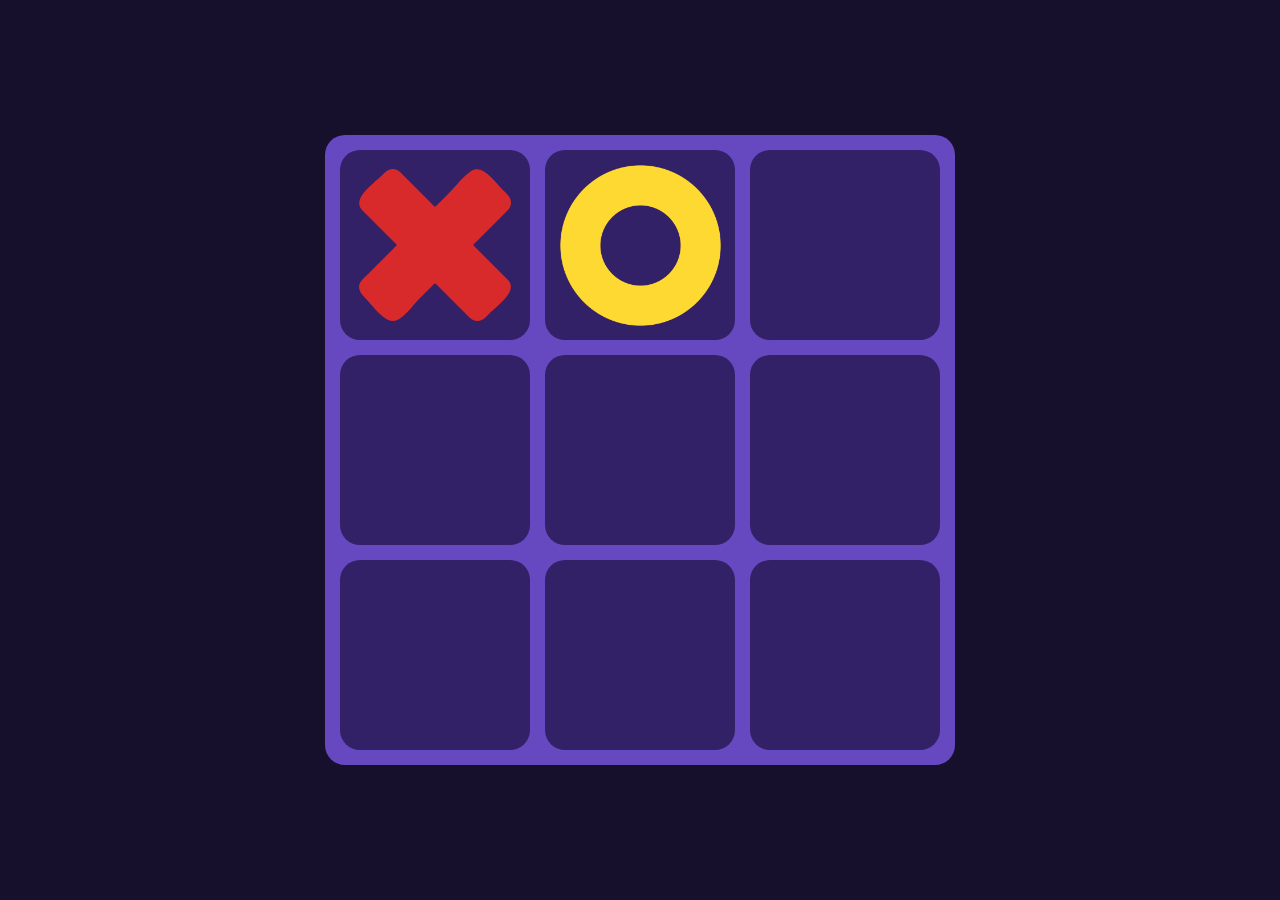
==== index.html @ 91398313 "saving changes in case of my computer dies overnight" ====
<!DOCTYPE html>
<html lang="en">
  <head>
    <meta charset="UTF-8" />
    <meta http-equiv="X-UA-Compatible" content="IE=edge" />
    <meta name="viewport" content="width=device-width, initial-scale=1.0" />
    <link rel="stylesheet" href="style.css" />
    <script src="script.js" defer></script>
    <title>Tic Tac Toe</title>
  </head>
  <body>
    <div class="container">
      <div class="grid-cell" data-spot="1">
        <img src="images/x.png" class="x-marker" />
      </div>
      <div class="grid-cell" data-spot="2">
        <img src="images/circle.png" class="circle-marker" />
      </div>
      <div class="grid-cell" data-spot="3"></div>
      <div class="grid-cell" data-spot="4"></div>
      <div class="grid-cell" data-spot="5"></div>
      <div class="grid-cell" data-spot="6"></div>
      <div class="grid-cell" data-spot="7"></div>
      <div class="grid-cell" data-spot="8"></div>
      <div class="grid-cell" data-spot="9"></div>
    </div>
  </body>
</html>
---- style.css ----
* {
  margin: 0;
}

:root {
  --clr-violet-light: #6649c1;
  --clr-violet-dark: #332167;
  /* --clr-yellow: #ffcf31; */
}

body {
  height: 100vh;
  width: 100vw;
  display: flex;
  align-items: center;
  justify-content: center;
  background: rgb(22, 16, 45);
}

.container {
  height: 70vw;
  width: 70vw;
  max-width: 600px;
  max-height: 600px;
  background-color: var(--clr-violet-light);
  display: grid;
  grid-template-columns: repeat(3, 1fr);
  grid-template-rows: repeat(3, 1fr);
  gap: 15px;
  padding: 15px;
  border-radius: 20px;
}

.grid-cell {
  background-color: var(--clr-violet-dark);
  display: flex;
  align-items: center;
  justify-content: center;
  border-radius: 20px;
  transition: all 0.2s;
  cursor: pointer;
}

.grid-cell:hover {
  transform: scale(1.05);
}

.x-marker {
  height: 80%;
  width: 80%;
}

.circle-marker {
  width: 90%;
  height: 90%;
}
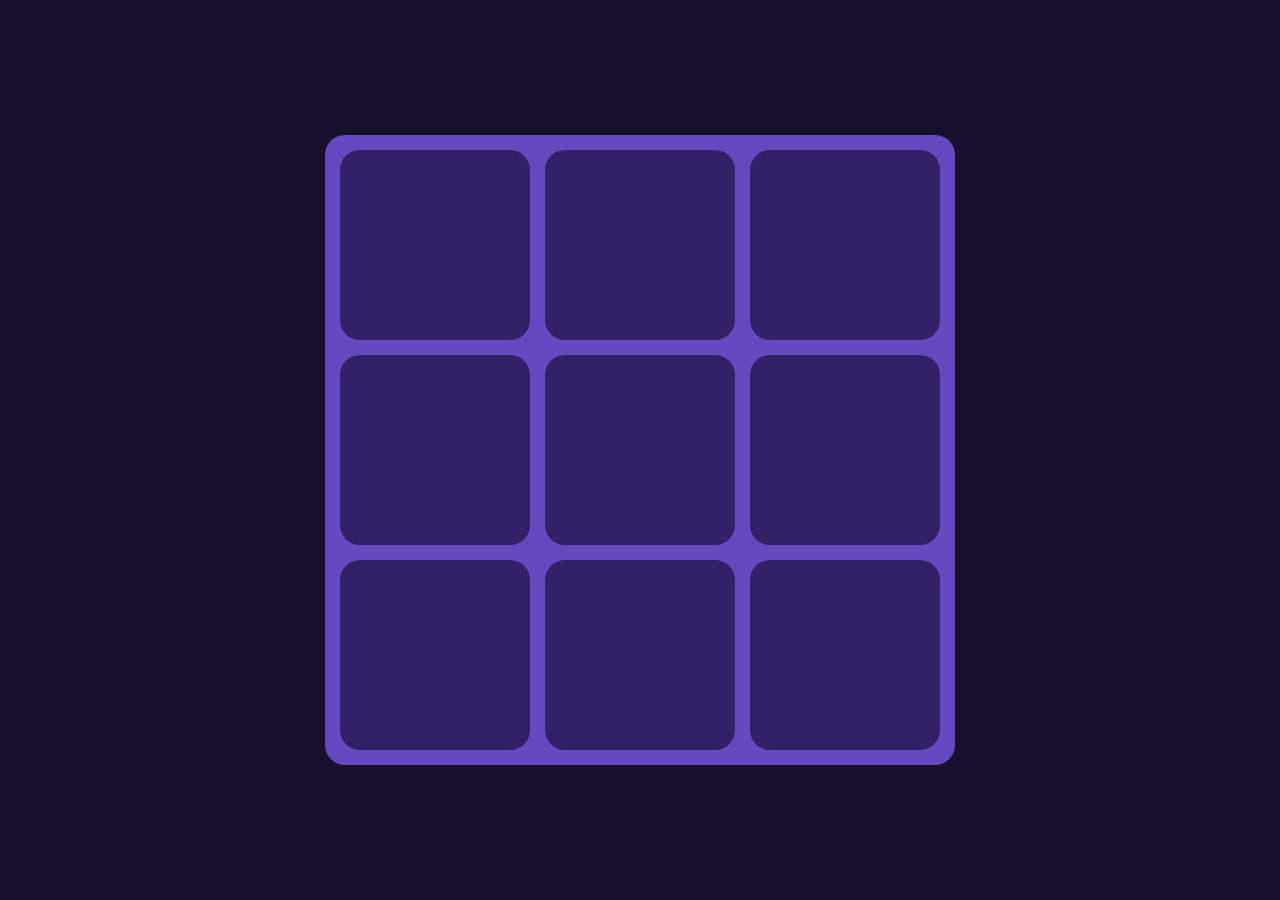
==== commit 9537aa6b: "make home page and main calculating functions" ====
--- a/index.html
+++ b/index.html
@@ -10,12 +10,8 @@
   </head>
   <body>
     <div class="container">
-      <div class="grid-cell" data-spot="1">
-        <img src="images/x.png" class="x-marker" />
-      </div>
-      <div class="grid-cell" data-spot="2">
-        <img src="images/circle.png" class="circle-marker" />
-      </div>
+      <div class="grid-cell" data-spot="1"></div>
+      <div class="grid-cell" data-spot="2"></div>
       <div class="grid-cell" data-spot="3"></div>
       <div class="grid-cell" data-spot="4"></div>
       <div class="grid-cell" data-spot="5"></div>
--- a/style.css
+++ b/style.css
@@ -5,7 +5,6 @@
 :root {
   --clr-violet-light: #6649c1;
   --clr-violet-dark: #332167;
-  /* --clr-yellow: #ffcf31; */
 }
 
 body {
@@ -39,10 +38,16 @@
   border-radius: 20px;
   transition: all 0.2s;
   cursor: pointer;
+  user-select: none;
 }
 
 .grid-cell:hover {
   transform: scale(1.05);
+}
+
+.x-marker,
+.circle-marker {
+  pointer-events: none;
 }
 
 .x-marker {
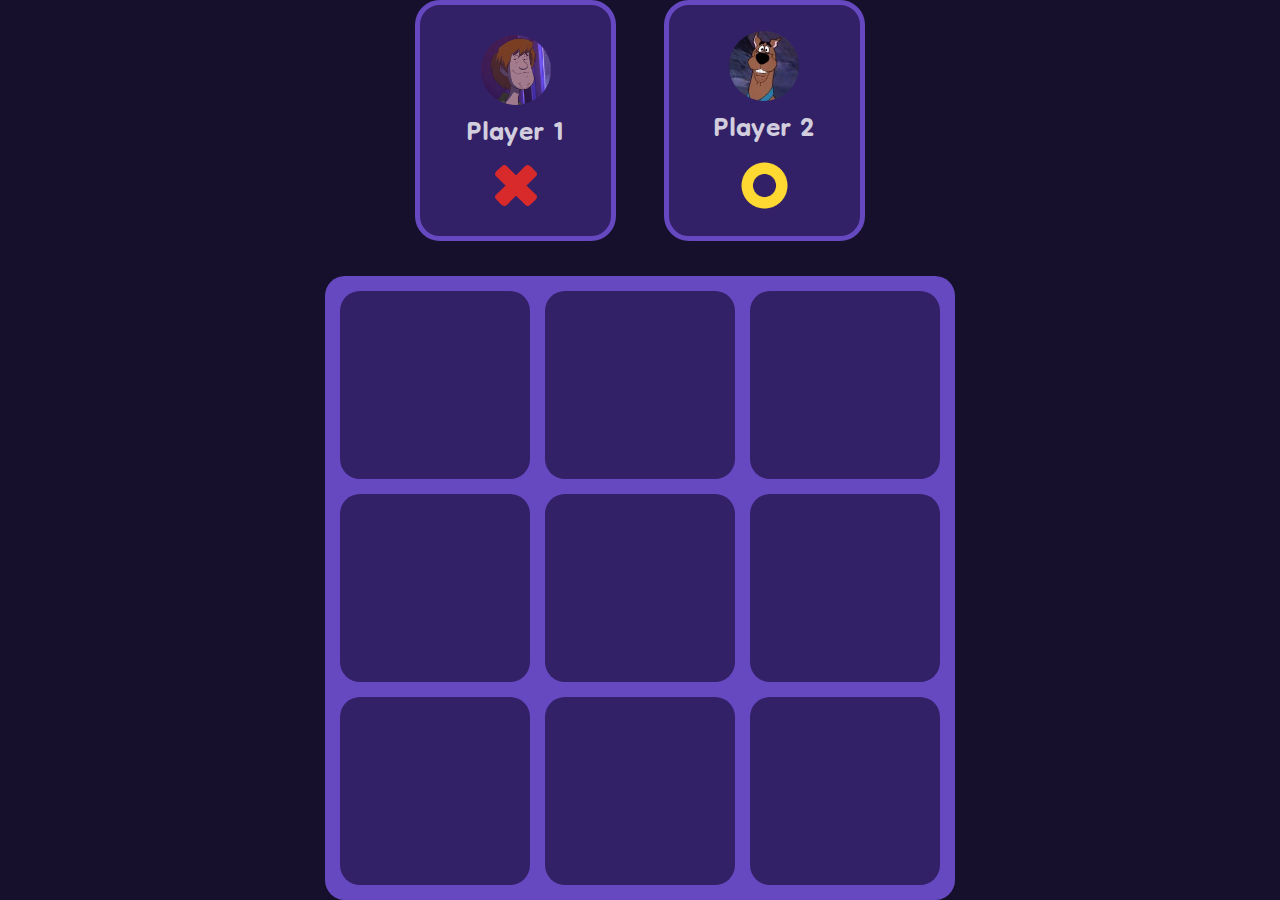
==== commit c354d06d: "added animations" ====
--- a/index.html
+++ b/index.html
@@ -9,6 +9,18 @@
     <title>Tic Tac Toe</title>
   </head>
   <body>
+    <div class="players">
+      <div class="player">
+        <img class="profile-picture" src="images/shaggy.jpg" />
+        <p class="player-name">Player 1</p>
+        <img class="x-icon" src="images/x.png" />
+      </div>
+      <div class="player">
+        <img class="profile-picture" src="images/scooby.jpeg" />
+        <p class="player-name">Player 2</p>
+        <img class="circle-icon" src="images/circle.png" />
+      </div>
+    </div>
     <div class="container">
       <div class="grid-cell" data-spot="1"></div>
       <div class="grid-cell" data-spot="2"></div>
--- a/style.css
+++ b/style.css
@@ -1,3 +1,5 @@
+@import url("https://fonts.googleapis.com/css2?family=Dongle:wght@700&display=swap");
+
 * {
   margin: 0;
 }
@@ -11,9 +13,11 @@
   height: 100vh;
   width: 100vw;
   display: flex;
+  flex-direction: column;
   align-items: center;
   justify-content: center;
   background: rgb(22, 16, 45);
+  font-family: "Dongle", sans-serif;
 }
 
 .container {
@@ -42,7 +46,7 @@
 }
 
 .grid-cell:hover {
-  transform: scale(1.05);
+  transform: scale(0.95);
 }
 
 .x-marker,
@@ -59,3 +63,50 @@
   width: 90%;
   height: 90%;
 }
+
+.players {
+  display: flex;
+  justify-content: space-between;
+  width: min(60vw, 450px);
+  margin-bottom: min(5vw, 35px);
+}
+
+.player {
+  height: min(25vw, 180px);
+  width: min(20vw, 140px);
+  background-color: var(--clr-violet-dark);
+  display: flex;
+  flex-direction: column;
+  align-items: center;
+  justify-content: center;
+  font-size: 2.6rem;
+  font-weight: bold;
+  color: rgba(255, 255, 255, 0.801);
+  padding: min(2vw, 60px);
+  border-radius: 25px;
+  border: 5px solid var(--clr-violet-light);
+}
+
+.player:hover {
+  border: 5px solid yellowgreen;
+}
+
+.circle-icon {
+  width: 35%;
+}
+
+.x-icon {
+  width: 30%;
+}
+
+.profile-picture {
+  width: 50%;
+  border-radius: 50%;
+}
+
+@media only screen and (max-width: 450px) {
+  .container {
+    gap: 10px;
+    padding: 10px;
+  }
+}
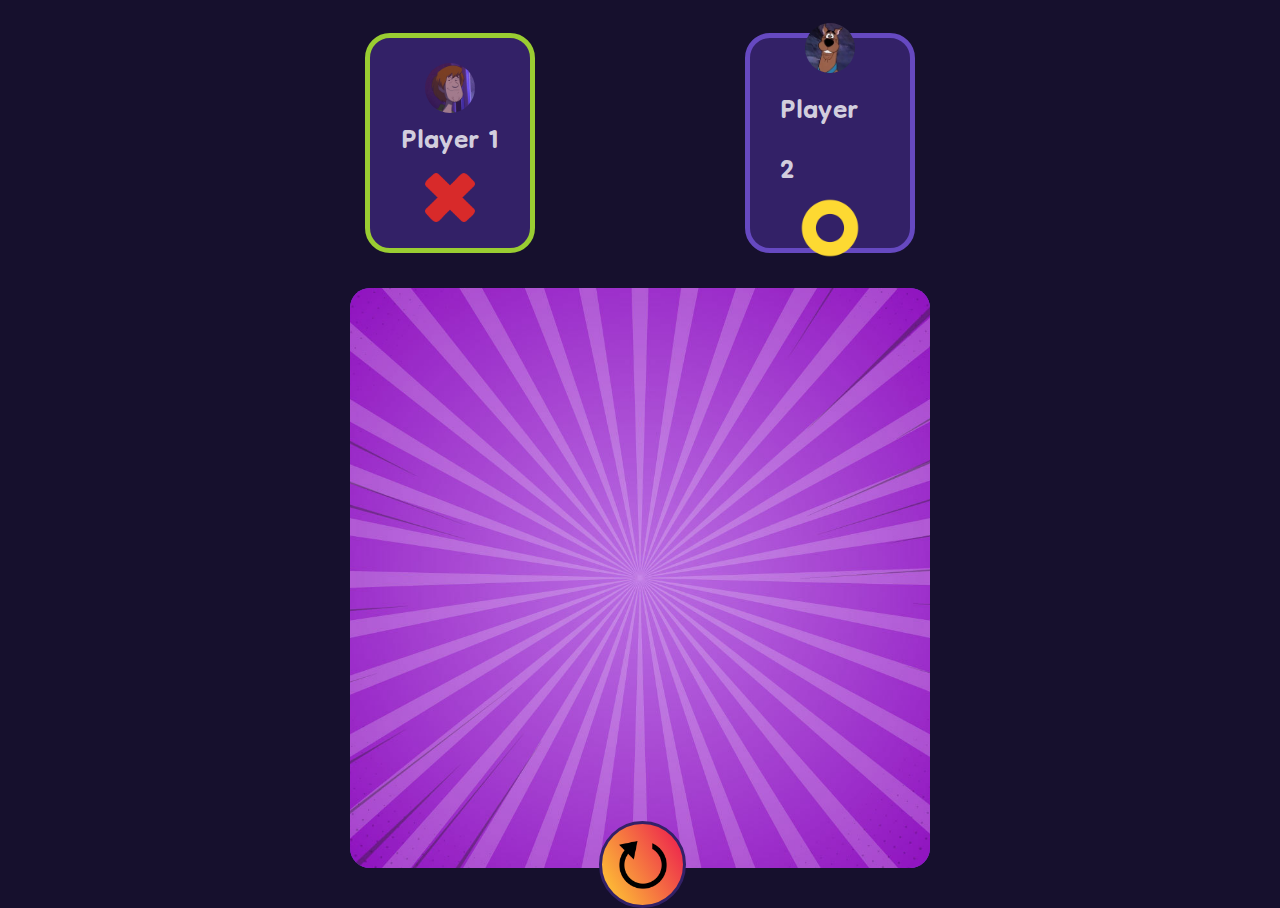
==== commit 51a07deb: "saving styles in case of my computer dies overnight" ====
--- a/index.html
+++ b/index.html
@@ -10,18 +10,31 @@
   </head>
   <body>
     <div class="players">
-      <div class="player">
-        <img class="profile-picture" src="images/shaggy.jpg" />
+      <div class="player highlight-current-player">
+        <img
+          class="profile-picture"
+          src="images/shaggy.jpg"
+          draggable="false"
+        />
         <p class="player-name">Player 1</p>
-        <img class="x-icon" src="images/x.png" />
+        <img class="x-icon" src="images/x.png" draggable="false" />
       </div>
-      <div class="player">
-        <img class="profile-picture" src="images/scooby.jpeg" />
+      <div class="player player--scooby">
+        <img
+          class="profile-picture"
+          src="images/scooby.jpeg"
+          draggable="false"
+        />
         <p class="player-name">Player 2</p>
-        <img class="circle-icon" src="images/circle.png" />
+        <img class="circle-icon" src="images/circle.png" draggable="false" />
       </div>
     </div>
     <div class="container">
+      <div class="overlay">
+        <button class="restart-btn">
+          <img src="images/restart-icon.png" class="restart-icon" />
+        </button>
+      </div>
       <div class="grid-cell" data-spot="1"></div>
       <div class="grid-cell" data-spot="2"></div>
       <div class="grid-cell" data-spot="3"></div>
--- a/style.css
+++ b/style.css
@@ -21,10 +21,10 @@
 }
 
 .container {
-  height: 70vw;
-  width: 70vw;
-  max-width: 600px;
-  max-height: 600px;
+  height: 60vw;
+  width: 60vw;
+  max-width: 550px;
+  max-height: 550px;
   background-color: var(--clr-violet-light);
   display: grid;
   grid-template-columns: repeat(3, 1fr);
@@ -32,6 +32,7 @@
   gap: 15px;
   padding: 15px;
   border-radius: 20px;
+  position: relative;
 }
 
 .grid-cell {
@@ -67,13 +68,13 @@
 .players {
   display: flex;
   justify-content: space-between;
-  width: min(60vw, 450px);
+  width: min(60vw, 550px);
   margin-bottom: min(5vw, 35px);
 }
 
 .player {
-  height: min(25vw, 180px);
-  width: min(20vw, 140px);
+  height: 150px;
+  width: 100px;
   background-color: var(--clr-violet-dark);
   display: flex;
   flex-direction: column;
@@ -82,21 +83,29 @@
   font-size: 2.6rem;
   font-weight: bold;
   color: rgba(255, 255, 255, 0.801);
-  padding: min(2vw, 60px);
+  padding: 30px;
   border-radius: 25px;
   border: 5px solid var(--clr-violet-light);
+  user-select: none;
+  transition: all 0.4s;
 }
 
-.player:hover {
-  border: 5px solid yellowgreen;
+.player--scooby > p {
+  margin-top: 10px;
+}
+
+.highlight-current-player {
+  border: 5px solid yellowgreen !important;
 }
 
 .circle-icon {
-  width: 35%;
+  width: 60%;
+  position: relative;
+  bottom: 5px;
 }
 
 .x-icon {
-  width: 30%;
+  width: 50%;
 }
 
 .profile-picture {
@@ -104,9 +113,59 @@
   border-radius: 50%;
 }
 
-@media only screen and (max-width: 450px) {
+.overlay {
+  position: absolute;
+  width: 100%;
+  height: 100%;
+  top: 0;
+  right: 0;
+  background-image: url("/images/game_score_background.jpg");
+  background-repeat: no-repeat;
+  background-size: cover;
+  background-position: center;
+  border-radius: inherit;
+}
+
+.restart-btn {
+  position: absolute;
+  text-align: center;
+  text-justify: center;
+  bottom: -40px;
+  left: 43%;
+  width: 15%;
+  height: 15%;
+  border: none;
+  border-radius: 50%;
+  background-image: linear-gradient(
+    240deg,
+    rgba(235, 21, 80, 1) 0%,
+    rgba(255, 208, 50, 1) 100%
+  );
+  cursor: pointer;
+  border: 3px solid var(--clr-violet-dark);
+}
+
+.restart-icon {
+  width: 70%;
+  margin-top: 5px;
+  transition: all 0.4s;
+}
+
+.restart-icon:hover {
+  transform: rotate(360deg);
+}
+
+@media only screen and (max-width: 650px) {
   .container {
-    gap: 10px;
+    gap: 8px;
+    padding: 8px;
+  }
+  .player {
+    font-size: 1.6rem;
     padding: 10px;
   }
+
+  .restart-btn {
+    bottom: -20px;
+  }
 }
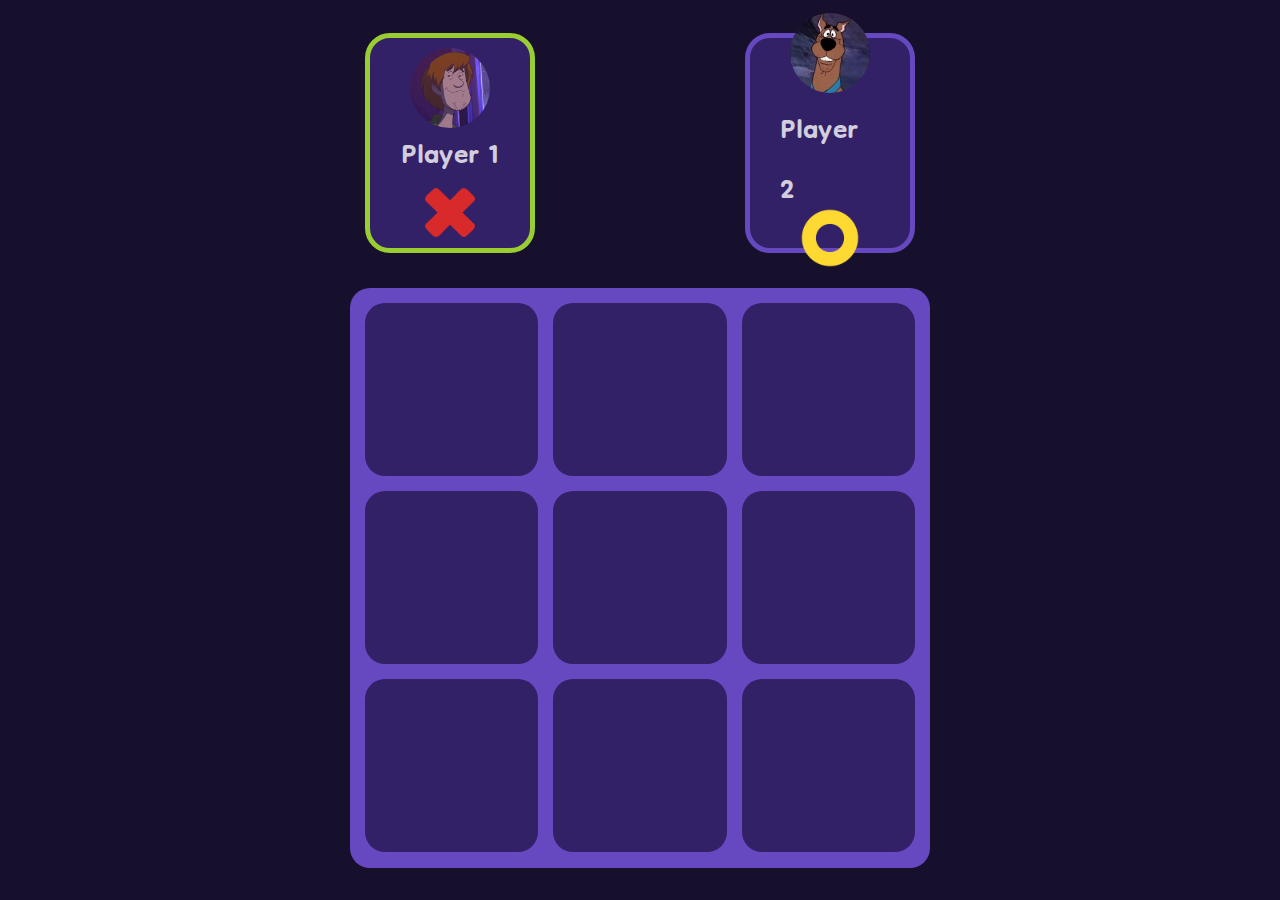
==== commit 6ca0a5a2: "finish local multiplayer" ====
--- a/index.html
+++ b/index.html
@@ -31,6 +31,8 @@
     </div>
     <div class="container">
       <div class="overlay">
+        <img class="game-end-image" draggable="false" />
+        <p class="game-results"></p>
         <button class="restart-btn">
           <img src="images/restart-icon.png" class="restart-icon" />
         </button>
--- a/style.css
+++ b/style.css
@@ -91,7 +91,8 @@
 }
 
 .player--scooby > p {
-  margin-top: 10px;
+  position: relative;
+  top: 10px;
 }
 
 .highlight-current-player {
@@ -109,11 +110,12 @@
 }
 
 .profile-picture {
-  width: 50%;
+  width: 80%;
   border-radius: 50%;
 }
 
 .overlay {
+  display: none;
   position: absolute;
   width: 100%;
   height: 100%;
@@ -126,12 +128,16 @@
   border-radius: inherit;
 }
 
+.overlay-display-on {
+  display: block;
+}
+
 .restart-btn {
   position: absolute;
   text-align: center;
   text-justify: center;
   bottom: -40px;
-  left: 43%;
+  left: 40%;
   width: 15%;
   height: 15%;
   border: none;
@@ -145,10 +151,33 @@
   border: 3px solid var(--clr-violet-dark);
 }
 
+.game-end-image {
+  width: 50%;
+  height: 50%;
+  background-position: center;
+  background-size: cover;
+  border-radius: 50%;
+  border: 10px solid var(--clr-violet-dark);
+  position: absolute;
+  top: 25%;
+  left: 22%;
+  text-align: center;
+  margin: auto;
+}
+
+.game-results {
+  font-size: 5rem;
+  color: white;
+  opacity: 0.8;
+  position: relative;
+  top: 5%;
+  left: 30%;
+}
+
 .restart-icon {
   width: 70%;
   margin-top: 5px;
-  transition: all 0.4s;
+  transition: all 0.4s ease-out;
 }
 
 .restart-icon:hover {
@@ -166,6 +195,12 @@
   }
 
   .restart-btn {
-    bottom: -20px;
-  }
-}
+    bottom: -30px;
+    width: 20%;
+    height: 20%;
+  }
+
+  .game-results {
+    font-size: 3rem;
+  }
+}
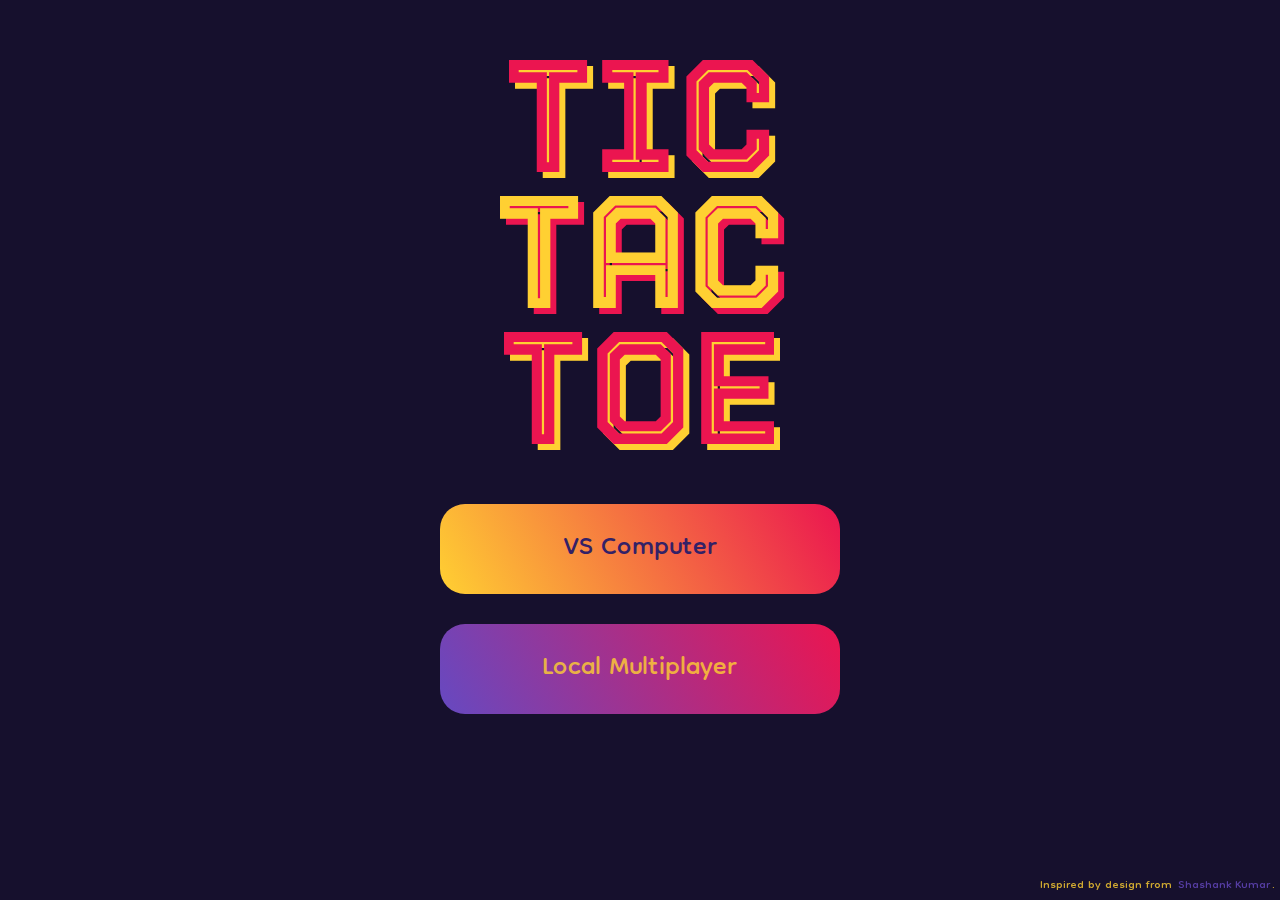
==== commit 685a607c: "change pages order" ====
--- a/index.html
+++ b/index.html
@@ -5,47 +5,35 @@
     <meta http-equiv="X-UA-Compatible" content="IE=edge" />
     <meta name="viewport" content="width=device-width, initial-scale=1.0" />
     <link rel="stylesheet" href="style.css" />
-    <script src="script.js" defer></script>
+    <link rel="stylesheet" href="start.css" />
     <title>Tic Tac Toe</title>
   </head>
   <body>
-    <div class="players">
-      <div class="player highlight-current-player">
-        <img
-          class="profile-picture"
-          src="images/shaggy.jpg"
-          draggable="false"
-        />
-        <p class="player-name">Player 1</p>
-        <img class="x-icon" src="images/x.png" draggable="false" />
-      </div>
-      <div class="player player--scooby">
-        <img
-          class="profile-picture"
-          src="images/scooby.jpeg"
-          draggable="false"
-        />
-        <p class="player-name">Player 2</p>
-        <img class="circle-icon" src="images/circle.png" draggable="false" />
-      </div>
-    </div>
-    <div class="container">
-      <div class="overlay">
-        <img class="game-end-image" draggable="false" />
-        <p class="game-results"></p>
-        <button class="restart-btn">
-          <img src="images/restart-icon.png" class="restart-icon" />
-        </button>
-      </div>
-      <div class="grid-cell" data-spot="1"></div>
-      <div class="grid-cell" data-spot="2"></div>
-      <div class="grid-cell" data-spot="3"></div>
-      <div class="grid-cell" data-spot="4"></div>
-      <div class="grid-cell" data-spot="5"></div>
-      <div class="grid-cell" data-spot="6"></div>
-      <div class="grid-cell" data-spot="7"></div>
-      <div class="grid-cell" data-spot="8"></div>
-      <div class="grid-cell" data-spot="9"></div>
-    </div>
+    <h1>
+      <p>TIC</p>
+      <p>TAC</p>
+      <p>TOE</p>
+    </h1>
+    <section>
+      <button>
+        <a href="start.html" id="computer-play-link" draggable="false">
+          VS Computer
+        </a>
+      </button>
+      <button>
+        <a href="start.html" id="local-play-link" draggable="false">
+          Local Multiplayer
+        </a>
+      </button>
+      <p class="author-link">
+        Inspired by design from
+        <a
+          href="https://dribbble.com/shots/6187597-Tic-Tac-Toe"
+          target="_blank"
+        >
+          Shashank Kumar</a
+        >.
+      </p>
+    </section>
   </body>
 </html>
--- a/start.css
+++ b/start.css
@@ -0,0 +1,127 @@
+@import url("https://fonts.googleapis.com/css2?family=Dongle:wght@700&display=swap");
+@import url("https://fonts.googleapis.com/css2?family=Tourney:ital,wght@1,900&display=swap");
+
+:root {
+  --clr-yellow: #ffd032;
+  --clr-red: #eb1550;
+  --gradient-orange: linear-gradient(
+    240deg,
+    rgba(235, 21, 80, 1) 0%,
+    rgba(255, 208, 50, 1) 100%
+  );
+  --gradient-pink: linear-gradient(
+    240deg,
+    rgba(235, 21, 80, 1) 0%,
+    rgba(102, 73, 193, 1) 100%
+  );
+}
+
+body {
+  display: flex;
+  flex-direction: column;
+  align-items: center;
+  justify-content: flex-start;
+  height: 100vh;
+}
+
+h1 {
+  font-family: "Tourney", cursive;
+  color: var(--clr-red);
+  font-size: 10rem;
+  line-height: 8.5rem;
+  margin-top: 3rem;
+  text-align: center;
+  text-shadow: 6px 6px var(--clr-yellow);
+  user-select: none;
+}
+
+h1 > p:nth-child(2) {
+  color: var(--clr-yellow);
+  text-shadow: 6px 6px var(--clr-red);
+}
+
+section {
+  margin-top: 3rem;
+  display: flex;
+  flex-direction: column;
+  gap: 30px;
+}
+
+button {
+  font-family: "Dongle", sans-serif;
+  border-radius: 25px;
+  font-size: 2.5rem;
+  height: 10vh;
+  width: 60vw;
+  max-width: 400px;
+  background: rgb(235, 21, 80);
+  cursor: pointer;
+  border: none;
+  transition: all 0.2s;
+}
+
+button:nth-child(1) {
+  background: var(--gradient-orange);
+}
+
+button:nth-child(2) {
+  background: var(--gradient-pink);
+}
+
+button:nth-child(1):hover {
+  border: 5px solid var(--clr-violet-light);
+}
+
+button:nth-child(2):hover {
+  border: 5px solid var(--clr-yellow);
+}
+
+a {
+  text-decoration: none;
+}
+
+#computer-play-link {
+  color: var(--clr-violet-dark);
+}
+
+#local-play-link {
+  color: var(--clr-yellow);
+  opacity: 0.8;
+}
+
+.author-link {
+  opacity: 0.8;
+  color: var(--clr-yellow);
+  font-size: 1.1rem;
+  position: fixed;
+  bottom: 1px;
+  right: 5px;
+}
+
+.author-link > a {
+  color: var(--clr-violet-light);
+  padding: 2px;
+  transition: all 0.2s;
+}
+
+.author-link > a:hover {
+  color: var(--clr-violet-light);
+  background-color: red;
+  color: var(--clr-yellow);
+}
+
+@media only screen and (max-width: 450px) {
+  h1 {
+    font-size: 6rem;
+    line-height: 5.6rem;
+  }
+
+  section {
+    gap: 40px;
+  }
+
+  button {
+    height: 15vh;
+    line-height: 1.8rem;
+  }
+}
